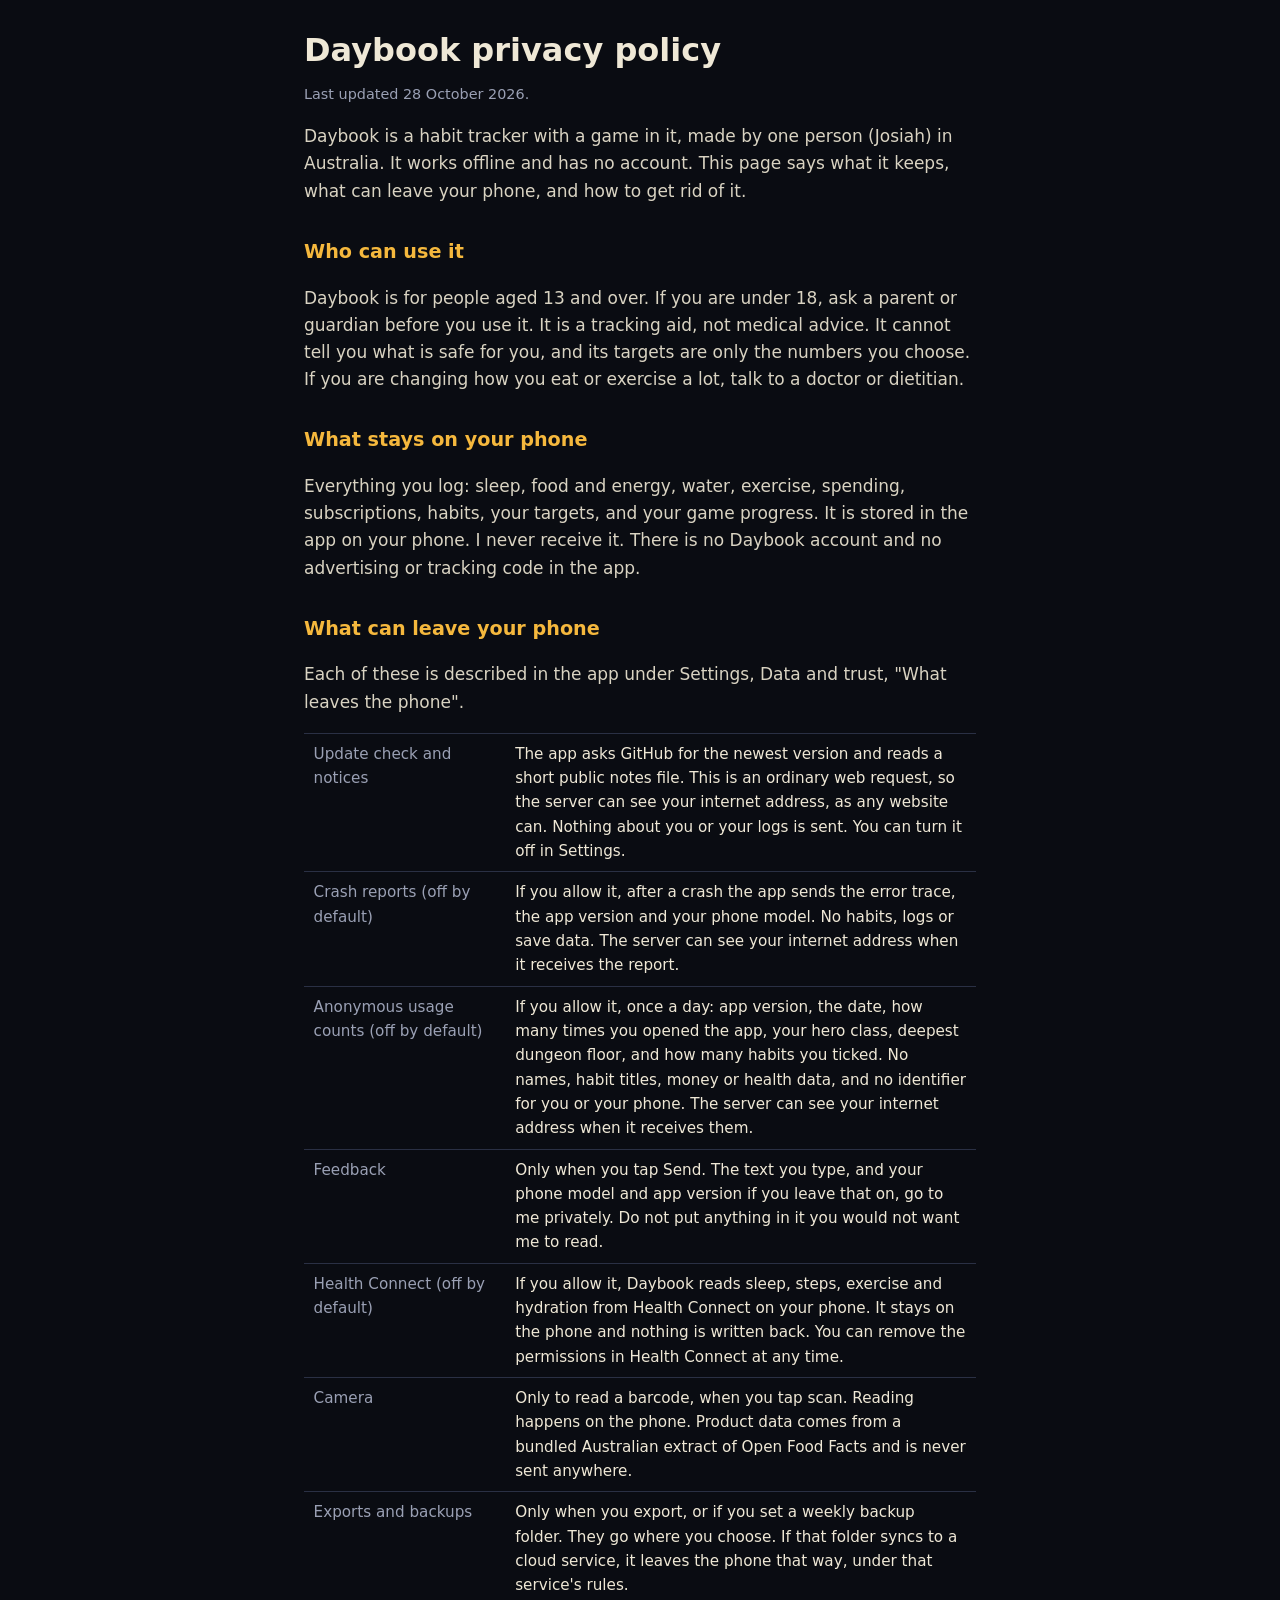
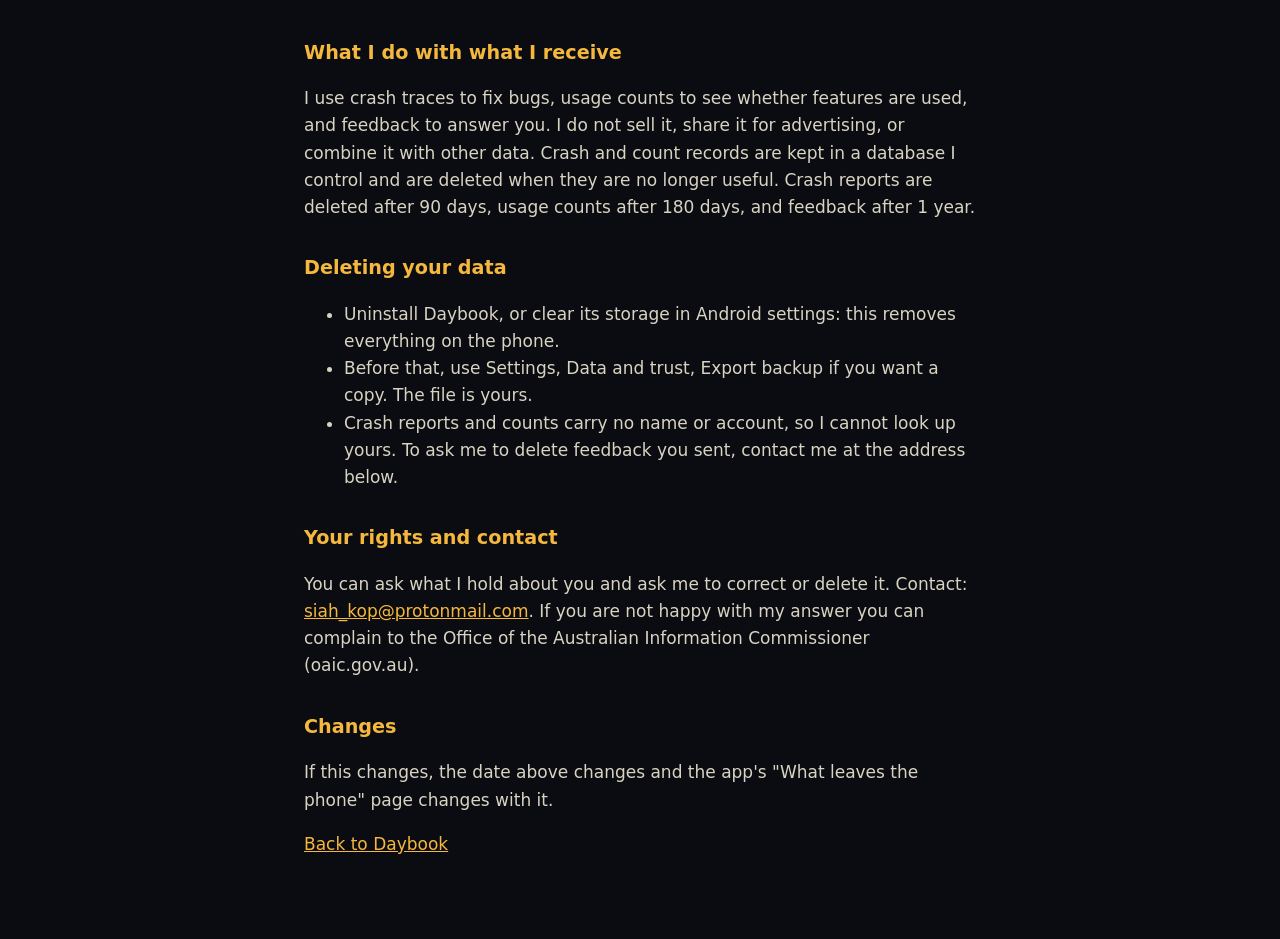
==== docs/privacy.html @ 30b55954 "Site: beta guide, privacy policy, Australia-first and credits" ====
<!doctype html>
<html lang="en">
<head>
<meta charset="utf-8">
<meta name="viewport" content="width=device-width, initial-scale=1">
<title>Daybook privacy policy</title>
<meta name="description" content="What Daybook keeps, what can leave your phone, and how to delete it.">
<meta name="theme-color" content="#0a0c12">
<style>
  :root { --bg:#0a0c12; --panel:#161a26; --line:#2a3044; --ink:#efe8d6; --muted:#9aa0b4; --gold:#f5b83d; }
  * { box-sizing:border-box; }
  body { margin:0; background:var(--bg); color:var(--ink); font:17px/1.6 system-ui, -apple-system, "Segoe UI", sans-serif; }
  main { max-width:44rem; margin:0 auto; padding:2rem 16px 4rem; }
  h1 { font-size:2rem; line-height:1.15; margin:0 0 .25rem; }
  h2 { font-size:1.2rem; margin:2rem 0 .4rem; color:var(--gold); }
  p, li { color:#d9d3c2; }
  .muted { color:var(--muted); font-size:.9rem; }
  a { color:var(--gold); }
  table { width:100%; border-collapse:collapse; margin:.6rem 0; font-size:.95rem; }
  th, td { text-align:left; vertical-align:top; padding:.5rem .6rem; border-top:1px solid var(--line); }
  th { color:var(--muted); font-weight:500; width:30%; }
</style>
</head>
<body>
<main>
<h1>Daybook privacy policy</h1>
<p class="muted">Last updated 28 October 2026.</p>

<p>Daybook is a habit tracker with a game in it, made by one person (Josiah) in Australia. It works offline and has no account. This page says what it keeps, what can leave your phone, and how to get rid of it.</p>

<h2>Who can use it</h2>
<p>Daybook is for people aged 13 and over. If you are under 18, ask a parent or guardian before you use it. It is a tracking aid, not medical advice. It cannot tell you what is safe for you, and its targets are only the numbers you choose. If you are changing how you eat or exercise a lot, talk to a doctor or dietitian.</p>

<h2>What stays on your phone</h2>
<p>Everything you log: sleep, food and energy, water, exercise, spending, subscriptions, habits, your targets, and your game progress. It is stored in the app on your phone. I never receive it. There is no Daybook account and no advertising or tracking code in the app.</p>

<h2>What can leave your phone</h2>
<p>Each of these is described in the app under Settings, Data and trust, "What leaves the phone".</p>
<table>
<tr><th>Update check and notices</th><td>The app asks GitHub for the newest version and reads a short public notes file. This is an ordinary web request, so the server can see your internet address, as any website can. Nothing about you or your logs is sent. You can turn it off in Settings.</td></tr>
<tr><th>Crash reports (off by default)</th><td>If you allow it, after a crash the app sends the error trace, the app version and your phone model. No habits, logs or save data. The server can see your internet address when it receives the report.</td></tr>
<tr><th>Anonymous usage counts (off by default)</th><td>If you allow it, once a day: app version, the date, how many times you opened the app, your hero class, deepest dungeon floor, and how many habits you ticked. No names, habit titles, money or health data, and no identifier for you or your phone. The server can see your internet address when it receives them.</td></tr>
<tr><th>Feedback</th><td>Only when you tap Send. The text you type, and your phone model and app version if you leave that on, go to me privately. Do not put anything in it you would not want me to read.</td></tr>
<tr><th>Health Connect (off by default)</th><td>If you allow it, Daybook reads sleep, steps, exercise and hydration from Health Connect on your phone. It stays on the phone and nothing is written back. You can remove the permissions in Health Connect at any time.</td></tr>
<tr><th>Camera</th><td>Only to read a barcode, when you tap scan. Reading happens on the phone. Product data comes from a bundled Australian extract of Open Food Facts and is never sent anywhere.</td></tr>
<tr><th>Exports and backups</th><td>Only when you export, or if you set a weekly backup folder. They go where you choose. If that folder syncs to a cloud service, it leaves the phone that way, under that service's rules.</td></tr>
</table>

<h2>What I do with what I receive</h2>
<p>I use crash traces to fix bugs, usage counts to see whether features are used, and feedback to answer you. I do not sell it, share it for advertising, or combine it with other data. Crash and count records are kept in a database I control and are deleted when they are no longer useful. Crash reports are deleted after 90 days, usage counts after 180 days, and feedback after 1 year.</p>

<h2>Deleting your data</h2>
<ul>
<li>Uninstall Daybook, or clear its storage in Android settings: this removes everything on the phone.</li>
<li>Before that, use Settings, Data and trust, Export backup if you want a copy. The file is yours.</li>
<li>Crash reports and counts carry no name or account, so I cannot look up yours. To ask me to delete feedback you sent, contact me at the address below.</li>
</ul>

<h2>Your rights and contact</h2>
<p>You can ask what I hold about you and ask me to correct or delete it. Contact: <a href="mailto:siah_kop@protonmail.com">siah_kop@protonmail.com</a>. If you are not happy with my answer you can complain to the Office of the Australian Information Commissioner (oaic.gov.au).</p>

<h2>Changes</h2>
<p>If this changes, the date above changes and the app's "What leaves the phone" page changes with it.</p>
<p><a href="./">Back to Daybook</a></p>
</main>
</body>
</html>
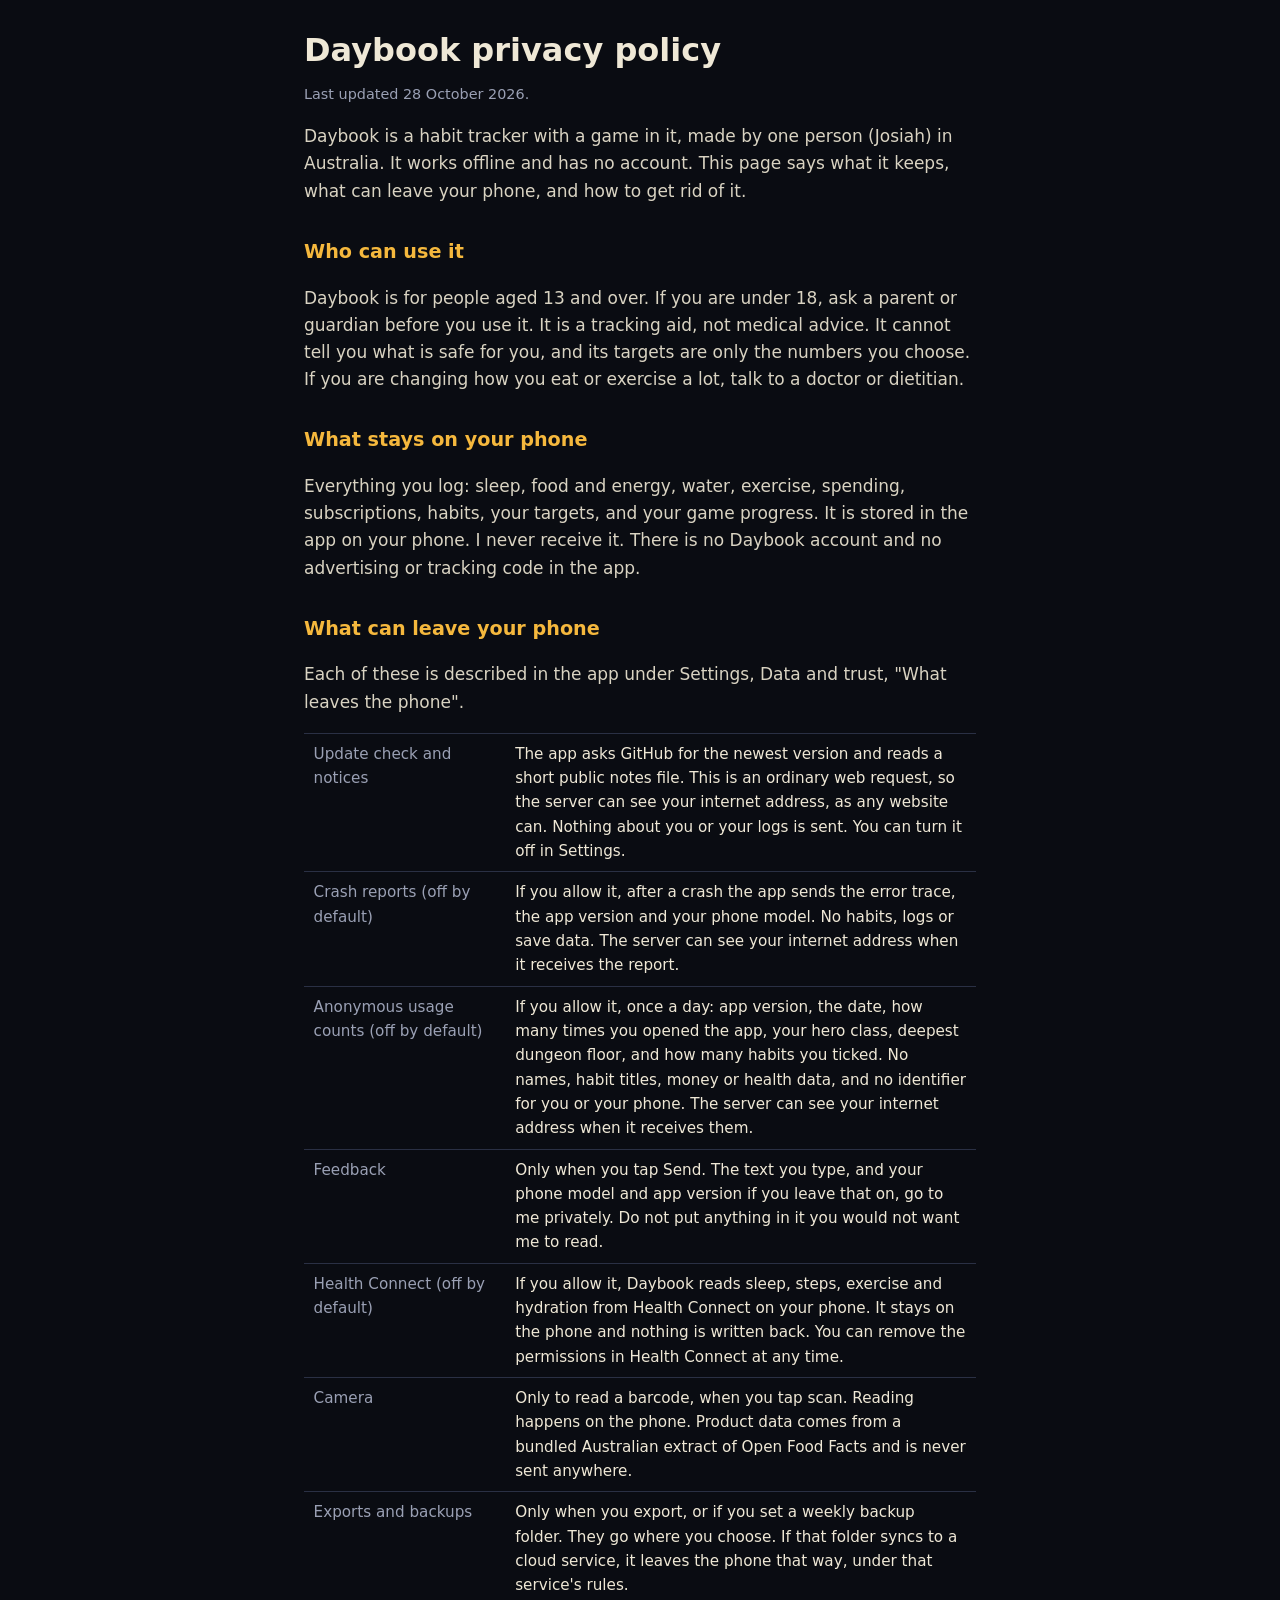
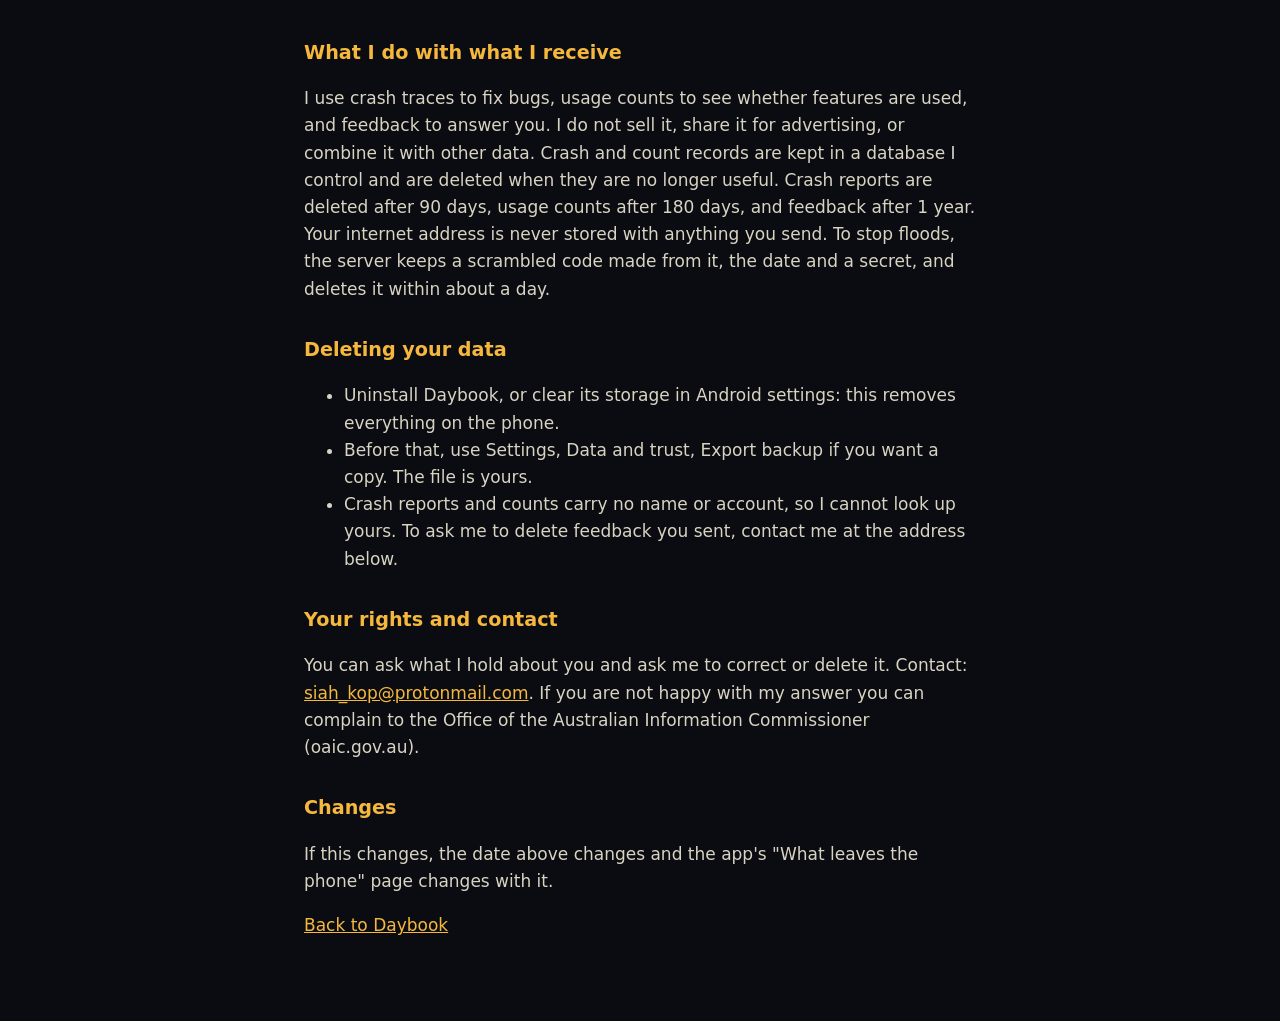
==== commit d53d344e: "Privacy: the internet address is never stored; a scrambled code that stops floods is deleted within " ====
--- a/docs/privacy.html
+++ b/docs/privacy.html
@@ -47,7 +47,7 @@
 </table>
 
 <h2>What I do with what I receive</h2>
-<p>I use crash traces to fix bugs, usage counts to see whether features are used, and feedback to answer you. I do not sell it, share it for advertising, or combine it with other data. Crash and count records are kept in a database I control and are deleted when they are no longer useful. Crash reports are deleted after 90 days, usage counts after 180 days, and feedback after 1 year.</p>
+<p>I use crash traces to fix bugs, usage counts to see whether features are used, and feedback to answer you. I do not sell it, share it for advertising, or combine it with other data. Crash and count records are kept in a database I control and are deleted when they are no longer useful. Crash reports are deleted after 90 days, usage counts after 180 days, and feedback after 1 year. Your internet address is never stored with anything you send. To stop floods, the server keeps a scrambled code made from it, the date and a secret, and deletes it within about a day.</p>
 
 <h2>Deleting your data</h2>
 <ul>
